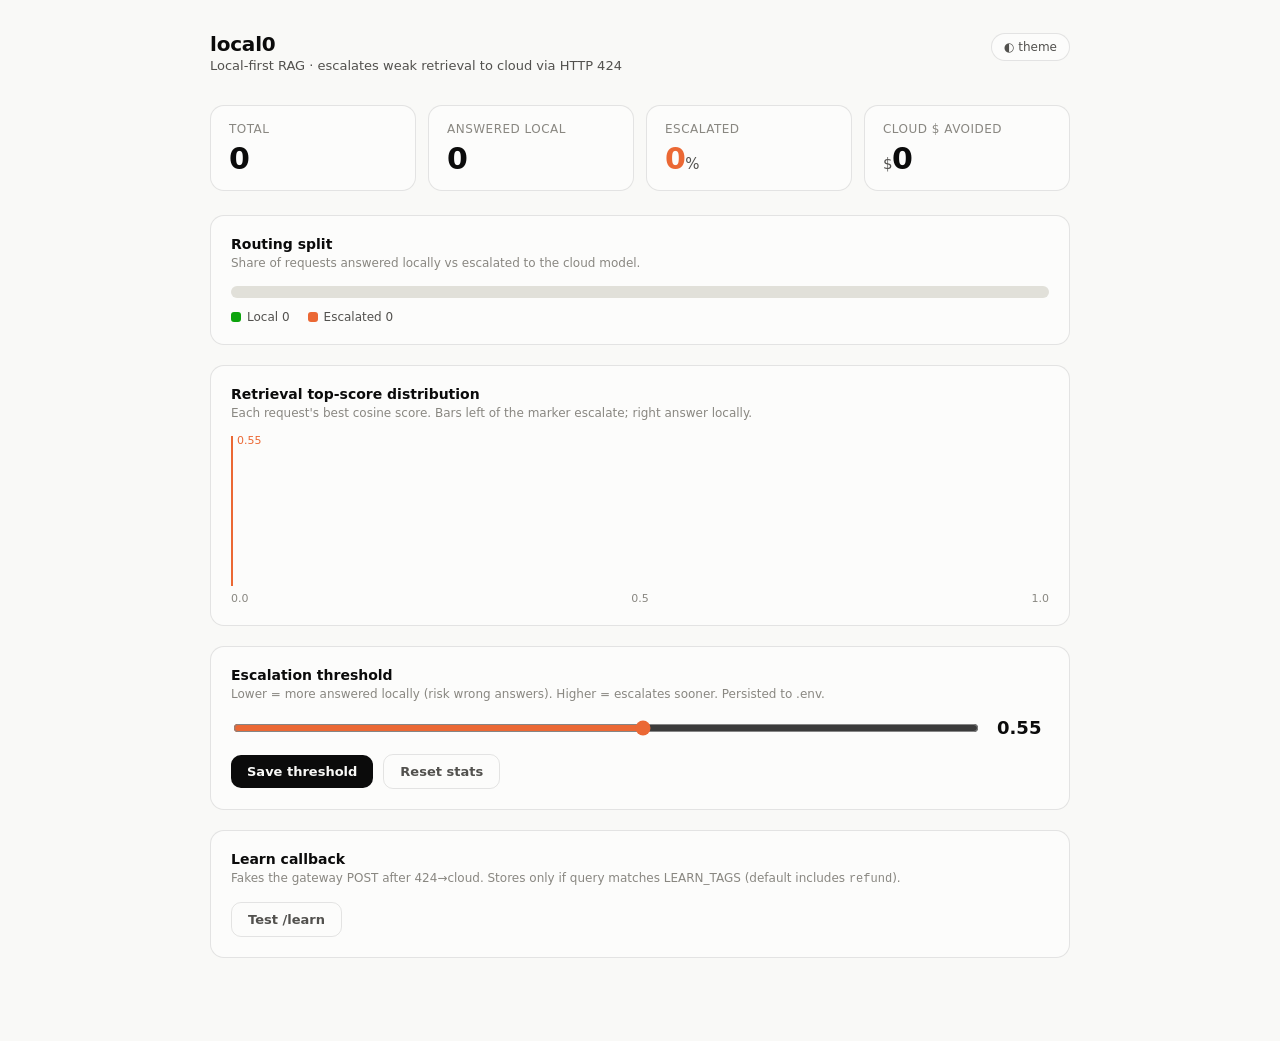
==== app/dashboard.html @ 67042b11 "feat: add localhost dashboard for stats and gate Lightweight local view for routing split, top-score" ====
<!doctype html>
<html lang="en">
<head>
<meta charset="utf-8" />
<meta name="viewport" content="width=device-width, initial-scale=1" />
<title>local0</title>
<style>
  :root {
    color-scheme: light dark;
    --plane: #f9f9f7;
    --surface: #fcfcfb;
    --ink: #0b0b0b;
    --ink-2: #52514e;
    --muted: #898781;
    --grid: #e1e0d9;
    --baseline: #c3c2b7;
    --border: rgba(11,11,11,0.10);
    --local: #0ca30c;      /* status good */
    --escalate: #eb6834;   /* categorical orange */
    --series: #2a78d6;     /* sequential blue */
    --radius: 14px;
    --font: system-ui, -apple-system, "Segoe UI", sans-serif;
  }
  @media (prefers-color-scheme: dark) {
    :root:not([data-theme="light"]) {
      --plane: #0d0d0d; --surface: #1a1a19; --ink: #fff; --ink-2: #c3c2b7;
      --muted: #898781; --grid: #2c2c2a; --baseline: #383835;
      --border: rgba(255,255,255,0.10);
      --local: #0ca30c; --escalate: #eb6834; --series: #3987e5;
    }
  }
  :root[data-theme="dark"] {
    --plane: #0d0d0d; --surface: #1a1a19; --ink: #fff; --ink-2: #c3c2b7;
    --muted: #898781; --grid: #2c2c2a; --baseline: #383835;
    --border: rgba(255,255,255,0.10);
    --local: #0ca30c; --escalate: #eb6834; --series: #3987e5;
  }
  * { box-sizing: border-box; }
  body {
    margin: 0; font-family: var(--font); background: var(--plane); color: var(--ink);
    -webkit-font-smoothing: antialiased; padding: 32px 20px 64px;
  }
  .wrap { max-width: 860px; margin: 0 auto; }
  header { display: flex; align-items: baseline; justify-content: space-between; gap: 16px; margin-bottom: 4px; }
  h1 { font-size: 20px; font-weight: 650; margin: 0; letter-spacing: -0.01em; }
  .sub { color: var(--ink-2); font-size: 13px; margin: 2px 0 28px; }
  .theme-btn {
    background: var(--surface); border: 1px solid var(--border); color: var(--ink-2);
    border-radius: 999px; padding: 6px 12px; font-size: 12px; cursor: pointer; font-family: var(--font);
  }
  .tiles { display: grid; grid-template-columns: repeat(4, 1fr); gap: 12px; margin-bottom: 24px; }
  @media (max-width: 640px) { .tiles { grid-template-columns: repeat(2, 1fr); } }
  .tile {
    background: var(--surface); border: 1px solid var(--border); border-radius: var(--radius);
    padding: 16px 18px;
  }
  .tile .label { font-size: 12px; color: var(--muted); margin-bottom: 8px; text-transform: uppercase; letter-spacing: 0.04em; }
  .tile .value { font-size: 30px; font-weight: 650; line-height: 1; letter-spacing: -0.02em; }
  .tile .unit { font-size: 15px; color: var(--ink-2); font-weight: 500; }
  .tile.accent .value { color: var(--escalate); }
  .card {
    background: var(--surface); border: 1px solid var(--border); border-radius: var(--radius);
    padding: 20px; margin-bottom: 20px;
  }
  .card h2 { font-size: 14px; font-weight: 600; margin: 0 0 4px; }
  .card .hint { font-size: 12px; color: var(--muted); margin: 0 0 16px; }
  /* split meter */
  .meter { height: 12px; border-radius: 999px; overflow: hidden; display: flex; background: var(--grid); }
  .meter > span { display: block; }
  .meter .m-local { background: var(--local); }
  .meter .m-esc { background: var(--escalate); }
  .legend { display: flex; gap: 18px; margin-top: 12px; font-size: 12px; color: var(--ink-2); }
  .legend i { display: inline-block; width: 10px; height: 10px; border-radius: 3px; margin-right: 6px; vertical-align: -1px; }
  /* histogram */
  .hist { position: relative; height: 150px; display: flex; align-items: flex-end; gap: 3px; padding-top: 8px; }
  .hist .bar { flex: 1; background: var(--series); border-radius: 4px 4px 0 0; min-height: 2px; transition: height .3s; }
  .hist .bar.dim { opacity: 0.32; }
  .axis { display: flex; justify-content: space-between; font-size: 11px; color: var(--muted); margin-top: 6px; }
  .thmark { position: absolute; top: 0; bottom: 0; width: 2px; background: var(--escalate); }
  .thmark::after { content: attr(data-l); position: absolute; top: -2px; left: 6px; font-size: 11px; color: var(--escalate); white-space: nowrap; }
  /* slider */
  .slider-row { display: flex; align-items: center; gap: 16px; margin-top: 4px; }
  input[type=range] { flex: 1; accent-color: var(--escalate); }
  .tval { font-variant-numeric: tabular-nums; font-weight: 650; font-size: 18px; min-width: 52px; }
  .btn {
    background: var(--ink); color: var(--plane); border: none; border-radius: 10px;
    padding: 9px 16px; font-size: 13px; font-weight: 550; cursor: pointer; font-family: var(--font);
  }
  .btn.ghost { background: transparent; color: var(--ink-2); border: 1px solid var(--border); }
  .row { display: flex; gap: 10px; align-items: center; }
  .saved { font-size: 12px; color: var(--local); opacity: 0; transition: opacity .2s; }
  .saved.show { opacity: 1; }
</style>
</head>
<body>
<div class="wrap">
  <header>
    <div>
      <h1>local0</h1>
      <p class="sub">Local-first RAG · escalates weak retrieval to cloud via HTTP 424</p>
    </div>
    <button class="theme-btn" id="theme">◐ theme</button>
  </header>

  <section class="tiles">
    <div class="tile"><div class="label">Total</div><div class="value" id="t-total">0</div></div>
    <div class="tile"><div class="label">Answered local</div><div class="value" id="t-local">0</div></div>
    <div class="tile accent"><div class="label">Escalated</div><div class="value"><span id="t-pct">0</span><span class="unit">%</span></div></div>
    <div class="tile"><div class="label">Cloud $ avoided</div><div class="value"><span class="unit">$</span><span id="t-usd">0</span></div></div>
  </section>

  <section class="card">
    <h2>Routing split</h2>
    <p class="hint">Share of requests answered locally vs escalated to the cloud model.</p>
    <div class="meter"><span class="m-local" id="m-local"></span><span class="m-esc" id="m-esc"></span></div>
    <div class="legend">
      <span><i style="background:var(--local)"></i>Local <span id="l-local">0</span></span>
      <span><i style="background:var(--escalate)"></i>Escalated <span id="l-esc">0</span></span>
    </div>
  </section>

  <section class="card">
    <h2>Retrieval top-score distribution</h2>
    <p class="hint">Each request's best cosine score. Bars left of the marker escalate; right answer locally.</p>
    <div class="hist" id="hist"><div class="thmark" id="thmark" data-l="0.55"></div></div>
    <div class="axis"><span>0.0</span><span>0.5</span><span>1.0</span></div>
  </section>

  <section class="card">
    <h2>Escalation threshold</h2>
    <p class="hint">Lower = more answered locally (risk wrong answers). Higher = escalates sooner. Persisted to .env.</p>
    <div class="slider-row">
      <input type="range" id="slider" min="0" max="1" step="0.01" value="0.55" />
      <span class="tval" id="tval">0.55</span>
    </div>
    <div class="row" style="margin-top:16px;">
      <button class="btn" id="save">Save threshold</button>
      <button class="btn ghost" id="reset">Reset stats</button>
      <span class="saved" id="saved">saved ✓</span>
    </div>
  </section>

  <section class="card">
    <h2>Learn callback</h2>
    <p class="hint">Fakes the gateway POST after 424→cloud. Stores only if query matches LEARN_TAGS (default includes <code>refund</code>).</p>
    <div class="row">
      <button class="btn ghost" id="seed-learn">Test /learn</button>
      <span class="saved" id="learn-msg"></span>
    </div>
  </section>
</div>

<script>
const $ = id => document.getElementById(id);

// theme toggle (light ⇄ dark), overrides OS
$("theme").onclick = () => {
  const cur = document.documentElement.getAttribute("data-theme");
  const next = cur === "dark" ? "light" : cur === "light" ? "dark"
    : (matchMedia("(prefers-color-scheme: dark)").matches ? "light" : "dark");
  document.documentElement.setAttribute("data-theme", next);
};

let threshold = 0.55, dragging = false;

function renderHist(hist, buckets, th) {
  const el = $("hist");
  const max = Math.max(1, ...hist);
  el.querySelectorAll(".bar").forEach(b => b.remove());
  const mark = $("thmark");
  hist.forEach((v, i) => {
    const bar = document.createElement("div");
    bar.className = "bar" + ((i / buckets) < th ? " dim" : "");
    bar.style.height = (100 * v / max) + "%";
    bar.title = `${(i/buckets).toFixed(2)}–${((i+1)/buckets).toFixed(2)}: ${v}`;
    el.insertBefore(bar, mark);
  });
  mark.style.left = (th * 100) + "%";
  mark.setAttribute("data-l", th.toFixed(2));
}

async function poll() {
  try {
    const s = await (await fetch("/stats")).json();
    $("t-total").textContent = s.total;
    $("t-local").textContent = s.answered_local;
    $("t-pct").textContent = s.escalated_pct;
    $("t-usd").textContent = s.est_usd_avoided;
    $("l-local").textContent = s.answered_local;
    $("l-esc").textContent = s.escalated;
    const tot = s.total || 1;
    $("m-local").style.width = (100 * s.answered_local / tot) + "%";
    $("m-esc").style.width = (100 * s.escalated / tot) + "%";
    if (!dragging) {
      threshold = s.threshold;
      $("slider").value = threshold;
      $("tval").textContent = threshold.toFixed(2);
    }
    renderHist(s.histogram, s.buckets, threshold);
  } catch (e) { /* router restarting — next tick retries */ }
}

$("slider").addEventListener("input", e => {
  dragging = true;
  threshold = parseFloat(e.target.value);
  $("tval").textContent = threshold.toFixed(2);
  $("thmark").style.left = (threshold * 100) + "%";
  $("thmark").setAttribute("data-l", threshold.toFixed(2));
  document.querySelectorAll(".hist .bar").forEach((b, i, arr) =>
    b.classList.toggle("dim", (i / arr.length) < threshold));
});

$("save").onclick = async () => {
  await fetch("/config", {method: "POST", headers: {"Content-Type": "application/json"},
    body: JSON.stringify({threshold})});
  dragging = false;
  $("saved").classList.add("show");
  setTimeout(() => $("saved").classList.remove("show"), 1500);
};

$("reset").onclick = async () => { await fetch("/stats/reset", {method: "POST"}); poll(); };

$("seed-learn").onclick = async () => {
  const r = await fetch("/learn", {
    method: "POST",
    headers: {"Content-Type": "application/json"},
    body: JSON.stringify({
      query: "What is the refund policy?",
      answer: "Full refund within 30 days of purchase.",
    }),
  });
  const j = await r.json();
  const el = $("learn-msg");
  el.textContent = j.stored ? "stored ✓" : (j.reason || "skipped");
  el.classList.add("show");
  setTimeout(() => el.classList.remove("show"), 2000);
};

poll();
setInterval(poll, 2000);
</script>
</body>
</html>
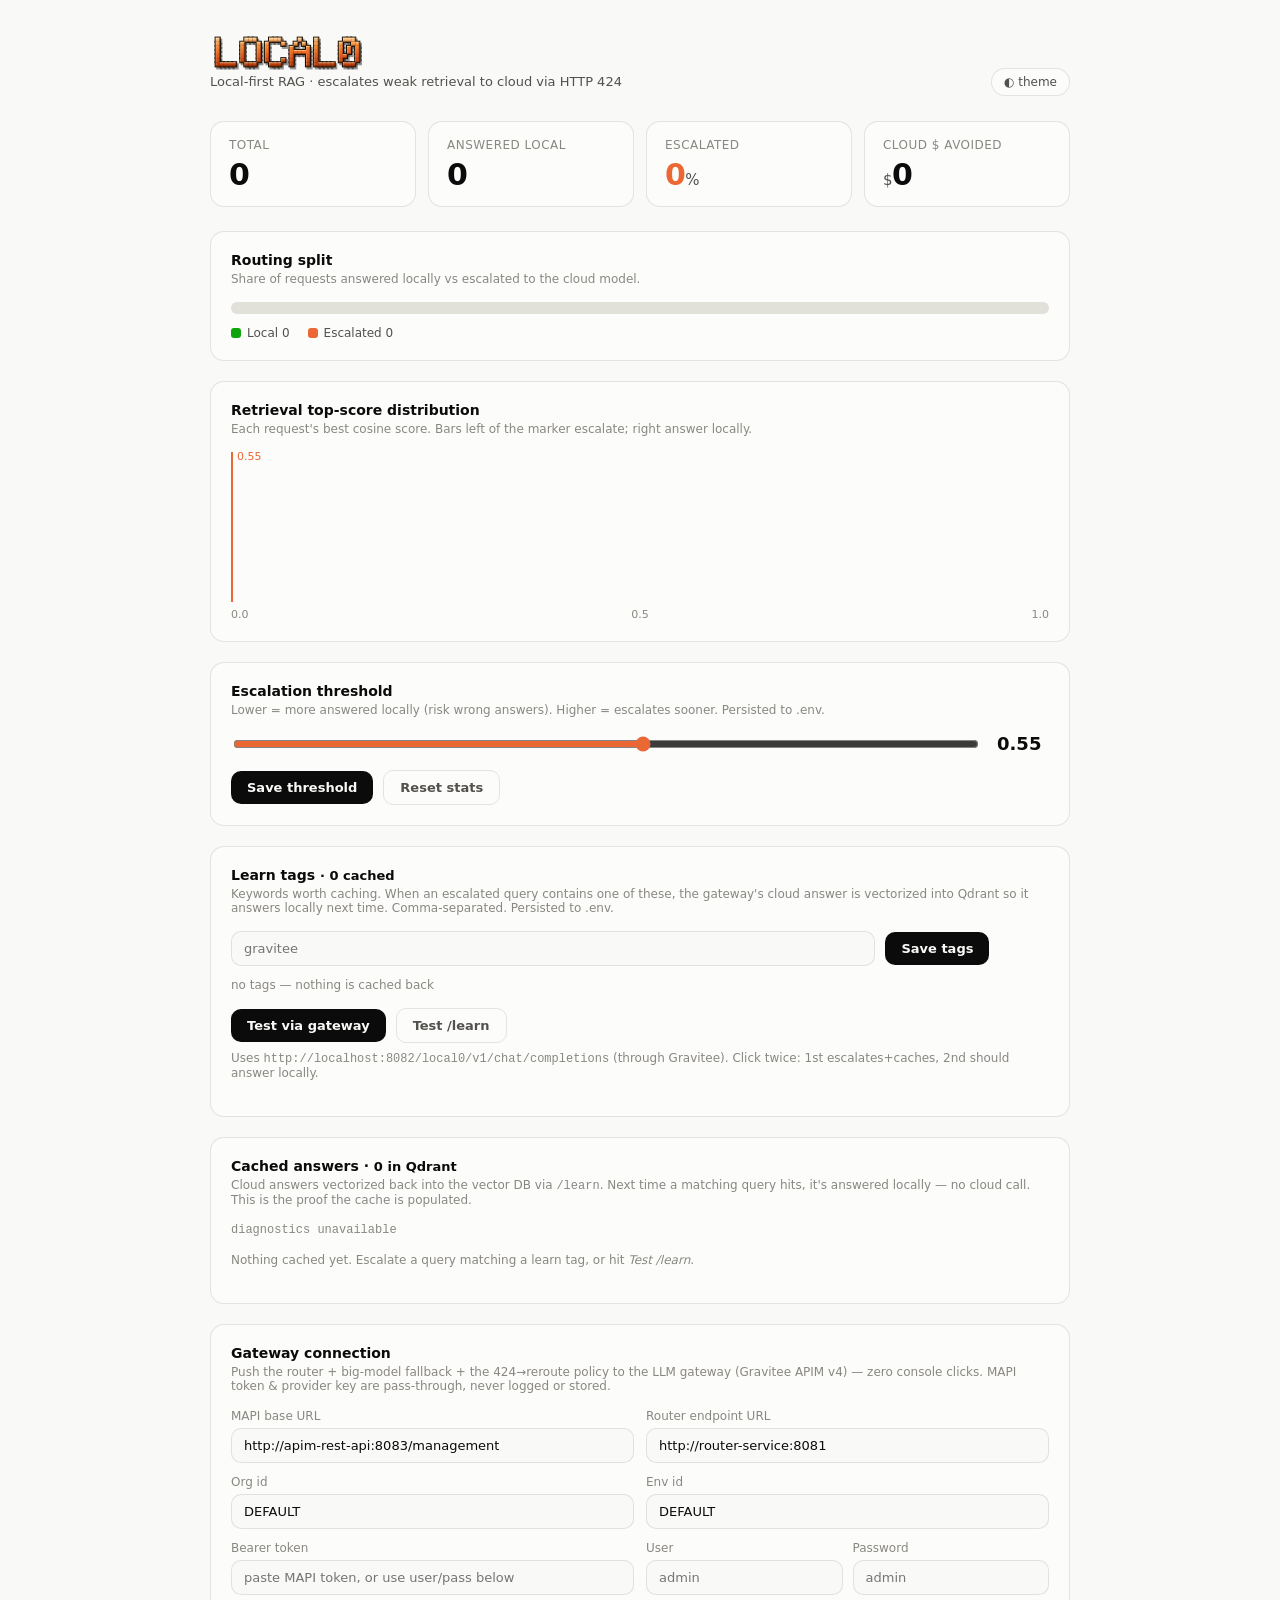
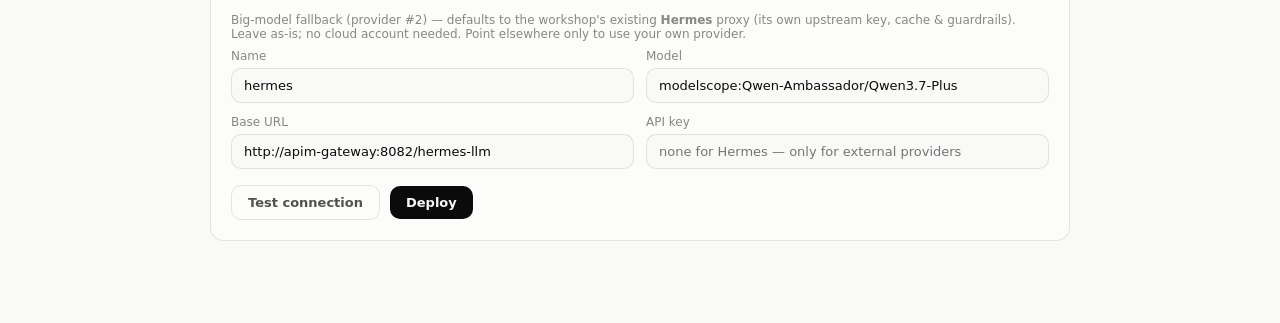
==== commit f318798d: "feat: add gateway setup and learn controls Keep gateway credentials pass-through only while making r" ====
--- a/app/dashboard.html
+++ b/app/dashboard.html
@@ -88,15 +88,37 @@
   }
   .btn.ghost { background: transparent; color: var(--ink-2); border: 1px solid var(--border); }
   .row { display: flex; gap: 10px; align-items: center; }
+  input[type=text] {
+    background: var(--plane); border: 1px solid var(--border); color: var(--ink);
+    border-radius: 10px; padding: 9px 12px; font-size: 13px; font-family: var(--font);
+  }
+  input[type=text]:focus { outline: 2px solid var(--series); outline-offset: -1px; }
+  .tag-list { display: flex; flex-wrap: wrap; gap: 6px; margin-top: 12px; }
+  .chip {
+    background: var(--plane); border: 1px solid var(--border); color: var(--ink-2);
+    border-radius: 999px; padding: 3px 10px; font-size: 12px;
+    display: inline-flex; align-items: center; gap: 6px;
+  }
+  .chip-x {
+    background: none; border: none; color: var(--muted); cursor: pointer;
+    font-size: 14px; line-height: 1; padding: 0;
+  }
+  .chip-x:hover { color: var(--escalate); }
+  .tag-list:empty::after { content: "no tags — nothing is cached back"; color: var(--muted); font-size: 12px; }
   .saved { font-size: 12px; color: var(--local); opacity: 0; transition: opacity .2s; }
   .saved.show { opacity: 1; }
+  .saved.err { color: var(--escalate); }
+  .gw-grid { display: grid; grid-template-columns: 1fr 1fr; gap: 12px; }
+  @media (max-width: 640px) { .gw-grid { grid-template-columns: 1fr; } }
+  .gw-grid label { display: flex; flex-direction: column; gap: 5px; font-size: 12px; color: var(--muted); }
+  .gw-grid input { width: 100%; }
 </style>
 </head>
 <body>
 <div class="wrap">
   <header>
     <div>
-      <h1>local0</h1>
+      <h1><img src="/assets/logo.svg?v=2" alt="local0" height="40" style="vertical-align:middle;display:block"></h1>
       <p class="sub">Local-first RAG · escalates weak retrieval to cloud via HTTP 424</p>
     </div>
     <button class="theme-btn" id="theme">◐ theme</button>
@@ -141,11 +163,60 @@
   </section>
 
   <section class="card">
-    <h2>Learn callback</h2>
-    <p class="hint">Fakes the gateway POST after 424→cloud. Stores only if query matches LEARN_TAGS (default includes <code>refund</code>).</p>
+    <h2>Learn tags <span class="unit" style="font-size:13px">· <span id="learned-count">0</span> cached</span></h2>
+    <p class="hint">Keywords worth caching. When an escalated query contains one of these, the gateway's cloud answer is vectorized into Qdrant so it answers locally next time. Comma-separated. Persisted to .env.</p>
     <div class="row">
+      <input type="text" id="tags" style="flex:1" placeholder="gravitee" />
+      <button class="btn" id="save-tags">Save tags</button>
+      <span class="saved" id="tags-saved">saved ✓</span>
+    </div>
+    <div class="tag-list" id="tag-list"></div>
+    <div class="row" style="margin-top:16px;">
+      <button class="btn" id="demo-gateway">Test via gateway</button>
       <button class="btn ghost" id="seed-learn">Test /learn</button>
       <span class="saved" id="learn-msg"></span>
+    </div>
+    <p class="hint" style="margin-top:8px">Uses <code>http://localhost:8082/local0/v1/chat/completions</code> (through Gravitee). Click twice: 1st escalates+caches, 2nd should answer locally.</p>
+  </section>
+
+  <section class="card">
+    <h2>Cached answers · <span class="unit" style="font-size:13px"><span id="cache-count">0</span> in Qdrant</span></h2>
+    <p class="hint">Cloud answers vectorized back into the vector DB via <code>/learn</code>. Next time a matching query hits, it's answered locally — no cloud call. This is the proof the cache is populated.</p>
+    <p class="hint" id="diag" style="font-family:ui-monospace,monospace;font-size:12px"></p>
+    <div id="cache-list" class="cache-list"><p class="hint" id="cache-empty">Nothing cached yet. Escalate a query matching a learn tag, or hit <em>Test /learn</em>.</p></div>
+  </section>
+
+  <section class="card">
+    <h2>Gateway connection</h2>
+    <p class="hint">Push the router + big-model fallback + the 424→reroute policy to the LLM gateway (Gravitee APIM v4) — zero console clicks. MAPI token &amp; provider key are pass-through, never logged or stored.</p>
+    <div id="gw-done" style="display:none">
+      <p class="saved show" style="font-size:15px">Connected ✓ <span id="gw-done-detail" class="hint"></span></p>
+      <button class="btn ghost" id="gw-reconfigure" style="margin-top:10px">Reconfigure</button>
+    </div>
+    <div id="gw-form">
+    <div class="gw-grid">
+      <label>MAPI base URL<input type="text" id="gw-mapi" placeholder="http://apim-rest-api:8083/management" value="http://apim-rest-api:8083/management" /></label>
+      <label>Router endpoint URL<input type="text" id="gw-router" placeholder="http://router-service:8081" value="http://router-service:8081" /></label>
+      <label>Org id<input type="text" id="gw-org" value="DEFAULT" /></label>
+      <label>Env id<input type="text" id="gw-env" value="DEFAULT" /></label>
+      <label>Bearer token<input type="text" id="gw-token" placeholder="paste MAPI token, or use user/pass below" /></label>
+      <div class="row" style="gap:10px">
+        <label style="flex:1">User<input type="text" id="gw-user" placeholder="admin" /></label>
+        <label style="flex:1">Password<input type="text" id="gw-pass" placeholder="admin" /></label>
+      </div>
+    </div>
+    <p class="hint" style="margin:18px 0 8px">Big-model fallback (provider #2) — defaults to the workshop's existing <strong>Hermes</strong> proxy (its own upstream key, cache &amp; guardrails). Leave as-is; no cloud account needed. Point elsewhere only to use your own provider.</p>
+    <div class="gw-grid">
+      <label>Name<input type="text" id="gw-fb-name" placeholder="big-model" value="hermes" /></label>
+      <label>Model<input type="text" id="gw-fb-model" placeholder="modelscope:Qwen-Ambassador/Qwen3.7-Plus" value="modelscope:Qwen-Ambassador/Qwen3.7-Plus" /></label>
+      <label>Base URL<input type="text" id="gw-fb-url" placeholder="http://apim-gateway:8082/hermes-llm" value="http://apim-gateway:8082/hermes-llm" /></label>
+      <label>API key<input type="text" id="gw-fb-key" placeholder="none for Hermes — only for external providers" /></label>
+    </div>
+    <div class="row" style="margin-top:16px;">
+      <button class="btn ghost" id="gw-test">Test connection</button>
+      <button class="btn" id="gw-deploy">Deploy</button>
+      <span class="saved" id="gw-msg"></span>
+    </div>
     </div>
   </section>
 </div>
@@ -161,7 +232,7 @@
   document.documentElement.setAttribute("data-theme", next);
 };
 
-let threshold = 0.55, dragging = false;
+let threshold = 0.55, dragging = false, learnTags = [];
 
 function renderHist(hist, buckets, th) {
   const el = $("hist");
@@ -197,6 +268,13 @@
       $("tval").textContent = threshold.toFixed(2);
     }
     renderHist(s.histogram, s.buckets, threshold);
+    $("learned-count").textContent = s.learned;
+    learnTags = s.learn_tags || [];
+    if (document.activeElement !== $("tags")) $("tags").value = learnTags.join(", ");
+    $("tag-list").innerHTML = learnTags.map(t => {
+      const safe = t.replace(/[<>&]/g, "");
+      return `<span class="chip">${safe}<button class="chip-x" data-tag="${safe}" title="remove">×</button></span>`;
+    }).join("");
   } catch (e) { /* router restarting — next tick retries */ }
 }
 
@@ -211,22 +289,86 @@
 });
 
 $("save").onclick = async () => {
+  const el = $("saved");
+  el.classList.remove("err");
+  const r = await fetch("/config", {method: "POST", headers: {"Content-Type": "application/json"},
+    body: JSON.stringify({threshold})});
+  if (r.ok) {
+    dragging = false;
+    el.textContent = "saved ✓";
+    el.classList.add("show");
+    setTimeout(() => el.classList.remove("show"), 1500);
+    poll();
+  } else {
+    const j = await r.json().catch(() => ({}));
+    el.textContent = j.detail || `save failed (${r.status})`;
+    el.classList.add("show", "err");
+    setTimeout(() => el.classList.remove("show", "err"), 3000);
+  }
+};
+
+$("reset").onclick = async () => { await fetch("/stats/reset", {method: "POST"}); poll(); };
+
+$("save-tags").onclick = async () => {
+  const el = $("tags-saved");
+  el.classList.remove("err");
+  const r = await fetch("/config", {method: "POST", headers: {"Content-Type": "application/json"},
+    body: JSON.stringify({tags: $("tags").value})});
+  if (r.ok) {
+    el.textContent = "saved ✓";
+    el.classList.add("show");
+    setTimeout(() => el.classList.remove("show"), 1500);
+    poll();
+  } else {
+    const j = await r.json().catch(() => ({}));
+    el.textContent = j.detail || `save failed (${r.status})`;
+    el.classList.add("show", "err");
+    setTimeout(() => el.classList.remove("show", "err"), 3000);
+  }
+};
+
+$("tags").addEventListener("keydown", e => { if (e.key === "Enter") $("save-tags").click(); });
+
+$("tag-list").addEventListener("click", async e => {
+  const btn = e.target.closest(".chip-x");
+  if (!btn) return;
+  const next = learnTags.filter(t => t !== btn.dataset.tag);
   await fetch("/config", {method: "POST", headers: {"Content-Type": "application/json"},
-    body: JSON.stringify({threshold})});
-  dragging = false;
-  $("saved").classList.add("show");
-  setTimeout(() => $("saved").classList.remove("show"), 1500);
-};
-
-$("reset").onclick = async () => { await fetch("/stats/reset", {method: "POST"}); poll(); };
+    body: JSON.stringify({tags: next.join(", ")})});
+  poll();
+});
+
+$("demo-gateway").onclick = async () => {
+  const el = $("learn-msg");
+  el.textContent = "calling gateway…";
+  el.classList.add("show");
+  try {
+    const r = await fetch("/demo/gateway-chat", {
+      method: "POST",
+      headers: {"Content-Type": "application/json"},
+      body: JSON.stringify({query: "Does Gravitee endorse pineapple on pizza?"}),
+    });
+    const j = await r.json();
+    if (!r.ok) {
+      el.textContent = j.detail || `failed (${r.status})`;
+    } else {
+      el.textContent = `HTTP ${j.status_code} · ${j.model || "?"} ✓`;
+    }
+  } catch (e) {
+    el.textContent = String(e);
+  }
+  setTimeout(() => el.classList.remove("show"), 4000);
+  poll();
+  pollCache();
+};
 
 $("seed-learn").onclick = async () => {
   const r = await fetch("/learn", {
     method: "POST",
     headers: {"Content-Type": "application/json"},
     body: JSON.stringify({
-      query: "What is the refund policy?",
-      answer: "Full refund within 30 days of purchase.",
+      query: "What is Gravitee?",
+      answer: "Gravitee is an open-source API management platform (APIM) that governs, secures, and routes API and LLM traffic.",
     }),
   });
   const j = await r.json();
@@ -234,10 +376,122 @@
   el.textContent = j.stored ? "stored ✓" : (j.reason || "skipped");
   el.classList.add("show");
   setTimeout(() => el.classList.remove("show"), 2000);
-};
-
-poll();
+  pollCache();
+};
+
+async function pollCache() {
+  try {
+    const { items } = await (await fetch("/learned")).json();
+    $("cache-count").textContent = items.length;
+    const list = $("cache-list");
+    if (!items.length) {
+      list.innerHTML = '<p class="hint" id="cache-empty">Nothing cached yet. Escalate a query matching a learn tag, or hit <em>Test /learn</em>.</p>';
+      return;
+    }
+    const esc = s => (s || "").replace(/[<>&]/g, c => ({"<":"&lt;",">":"&gt;","&":"&amp;"}[c]));
+    list.innerHTML = items.map(it => `
+      <details style="border:1px solid var(--border);border-radius:10px;padding:10px 12px;margin-bottom:8px">
+        <summary style="font-weight:600;font-size:14px;cursor:pointer">${esc(it.query)}</summary>
+        <div class="hint" style="margin-top:8px">${esc(it.answer)}</div>
+      </details>`).join("");
+  } catch (e) { /* router restarting */ }
+}
+
+function gwConn() {
+  return {
+    mapi_base: $("gw-mapi").value.trim(),
+    router_url: $("gw-router").value.trim(),
+    org_id: $("gw-org").value.trim(),
+    env_id: $("gw-env").value.trim(),
+    token: $("gw-token").value.trim(),
+    user: $("gw-user").value.trim(),
+    password: $("gw-pass").value.trim(),
+    fallback: {
+      name: $("gw-fb-name").value.trim(),
+      model: $("gw-fb-model").value.trim(),
+      base_url: $("gw-fb-url").value.trim(),
+      api_key: $("gw-fb-key").value.trim(),
+    },
+  };
+}
+
+function gwFlash(text, ok) {
+  const el = $("gw-msg");
+  el.textContent = text;
+  el.classList.toggle("err", !ok);
+  el.classList.add("show");
+  setTimeout(() => el.classList.remove("show", "err"), 4000);
+}
+
+function gwCollapse(detail, skipSave) {
+  $("gw-done-detail").textContent = detail || "";
+  $("gw-form").style.display = "none";
+  $("gw-done").style.display = "block";
+  if (!skipSave) gwSave(true, detail);
+}
+$("gw-reconfigure").onclick = () => {
+  $("gw-done").style.display = "none";
+  $("gw-form").style.display = "block";
+  gwSave(false);
+};
+
+// Persist non-secret gateway fields + collapsed state across refreshes, so the
+// connection card doesn't reset to the bearer-token form on reload. Secrets
+// (token / password / api_key) are intentionally NEVER stored — pass-through only,
+// so a reconnect after refresh still requires re-entering them.
+const GW_KEEP = ["gw-mapi", "gw-router", "gw-org", "gw-env", "gw-fb-name", "gw-fb-model", "gw-fb-url"];
+function gwSave(collapsed, detail) {
+  const f = {}; GW_KEEP.forEach(id => { f[id] = $(id).value; });
+  localStorage.setItem("local0.gw", JSON.stringify({f, collapsed: !!collapsed, detail: detail || ""}));
+}
+function gwRestore() {
+  let s; try { s = JSON.parse(localStorage.getItem("local0.gw")); } catch (e) { return; }
+  if (!s) return;
+  // Only restore non-empty saved values — an empty saved field must fall back to
+  // the HTML default (e.g. the Hermes base_url), not clobber it with "".
+  GW_KEEP.forEach(id => { if (s.f && s.f[id]) $(id).value = s.f[id]; });
+  if (s.collapsed) gwCollapse((s.detail || "") + " · re-enter secrets to redeploy", true);
+}
+GW_KEEP.forEach(id => $(id).addEventListener("input", () => gwSave(false)));
+
+$("gw-test").onclick = async () => {
+  gwFlash("testing…", true);
+  try {
+    const r = await fetch("/gateway/test", {method: "POST", headers: {"Content-Type": "application/json"},
+      body: JSON.stringify(gwConn())});
+    const j = await r.json();
+    if (r.ok && j.ok) gwCollapse("— connection verified. Deploy to push the router.");
+    else if (r.ok) gwFlash("reachable but auth/endpoint rejected", false);
+    else gwFlash(j.detail || `failed (${r.status})`, false);
+  } catch (e) { gwFlash("request failed", false); }
+};
+
+$("gw-deploy").onclick = async () => {
+  gwFlash("deploying…", true);
+  try {
+    const r = await fetch("/gateway/deploy", {method: "POST", headers: {"Content-Type": "application/json"},
+      body: JSON.stringify(gwConn())});
+    const j = await r.json();
+    if (r.ok) gwCollapse(`— call http://localhost:8082/local0/v1/chat/completions`);
+    else gwFlash(j.detail || `deploy failed (${r.status})`, false);
+  } catch (e) { gwFlash("request failed", false); }
+};
+
+async function pollDebug() {
+  try {
+    const d = await (await fetch("/debug")).json();
+    const q = d.qdrant;
+    const qs = q.reachable ? `Qdrant ✓ ${q.total} pts (${q.learned} learned)` : "Qdrant ✗ unreachable";
+    let cb = ` · escalations ${d.escalated} · /learn callbacks ${d.learn_calls}`;
+    if (d.escalated > 0 && d.learn_calls === 0) cb += " ⚠ gateway never called back";
+    $("diag").textContent = qs + cb;
+  } catch (e) { $("diag").textContent = "diagnostics unavailable"; }
+}
+gwRestore();
+poll(); pollCache(); pollDebug();
 setInterval(poll, 2000);
+setInterval(pollCache, 5000);
+setInterval(pollDebug, 3000);
 </script>
 </body>
 </html>
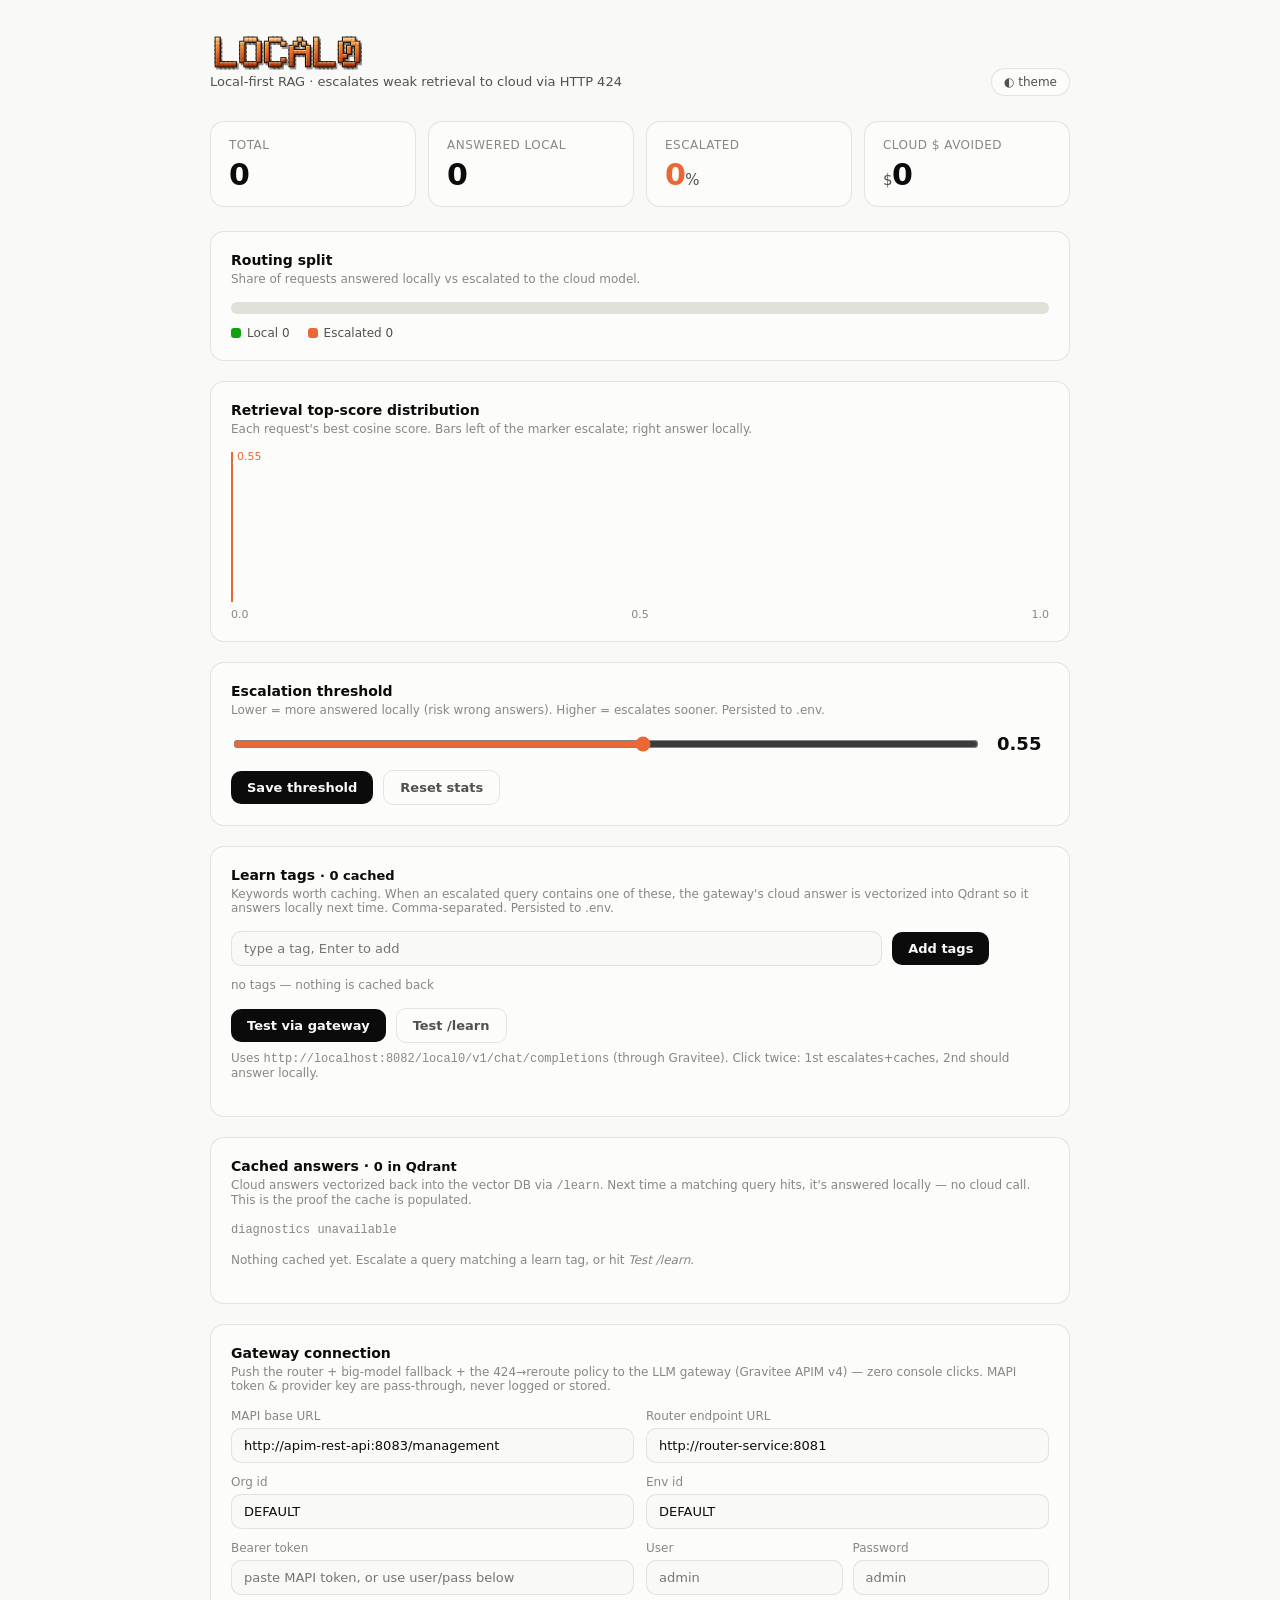
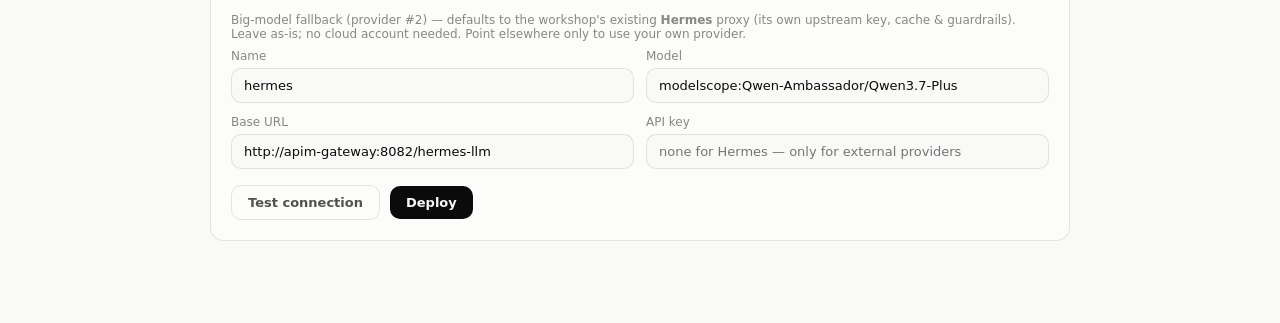
==== commit 5d912d00: "fix: make learn-tags input an add box, not a replace Typing a tag and saving now merges it into the " ====
--- a/app/dashboard.html
+++ b/app/dashboard.html
@@ -3,7 +3,8 @@
 <head>
 <meta charset="utf-8" />
 <meta name="viewport" content="width=device-width, initial-scale=1" />
-<title>local0</title>
+<title>Local0 | Local-first RAG</title>
+<link rel="icon" href="/assets/favicon.svg?v=2" type="image/svg+xml" />
 <style>
   :root {
     color-scheme: light dark;
@@ -166,8 +167,8 @@
     <h2>Learn tags <span class="unit" style="font-size:13px">· <span id="learned-count">0</span> cached</span></h2>
     <p class="hint">Keywords worth caching. When an escalated query contains one of these, the gateway's cloud answer is vectorized into Qdrant so it answers locally next time. Comma-separated. Persisted to .env.</p>
     <div class="row">
-      <input type="text" id="tags" style="flex:1" placeholder="gravitee" />
-      <button class="btn" id="save-tags">Save tags</button>
+      <input type="text" id="tags" style="flex:1" placeholder="type a tag, Enter to add" />
+      <button class="btn" id="save-tags">Add tags</button>
       <span class="saved" id="tags-saved">saved ✓</span>
     </div>
     <div class="tag-list" id="tag-list"></div>
@@ -270,7 +271,6 @@
     renderHist(s.histogram, s.buckets, threshold);
     $("learned-count").textContent = s.learned;
     learnTags = s.learn_tags || [];
-    if (document.activeElement !== $("tags")) $("tags").value = learnTags.join(", ");
     $("tag-list").innerHTML = learnTags.map(t => {
       const safe = t.replace(/[<>&]/g, "");
       return `<span class="chip">${safe}<button class="chip-x" data-tag="${safe}" title="remove">×</button></span>`;
@@ -312,9 +312,12 @@
 $("save-tags").onclick = async () => {
   const el = $("tags-saved");
   el.classList.remove("err");
+  // add typed tag to existing set (empty input = no-op, never wipes chips)
+  const merged = [...learnTags, $("tags").value.trim()].filter(Boolean);
   const r = await fetch("/config", {method: "POST", headers: {"Content-Type": "application/json"},
-    body: JSON.stringify({tags: $("tags").value})});
+    body: JSON.stringify({tags: [...new Set(merged)].join(", ")})});
   if (r.ok) {
+    $("tags").value = "";
     el.textContent = "saved ✓";
     el.classList.add("show");
     setTimeout(() => el.classList.remove("show"), 1500);
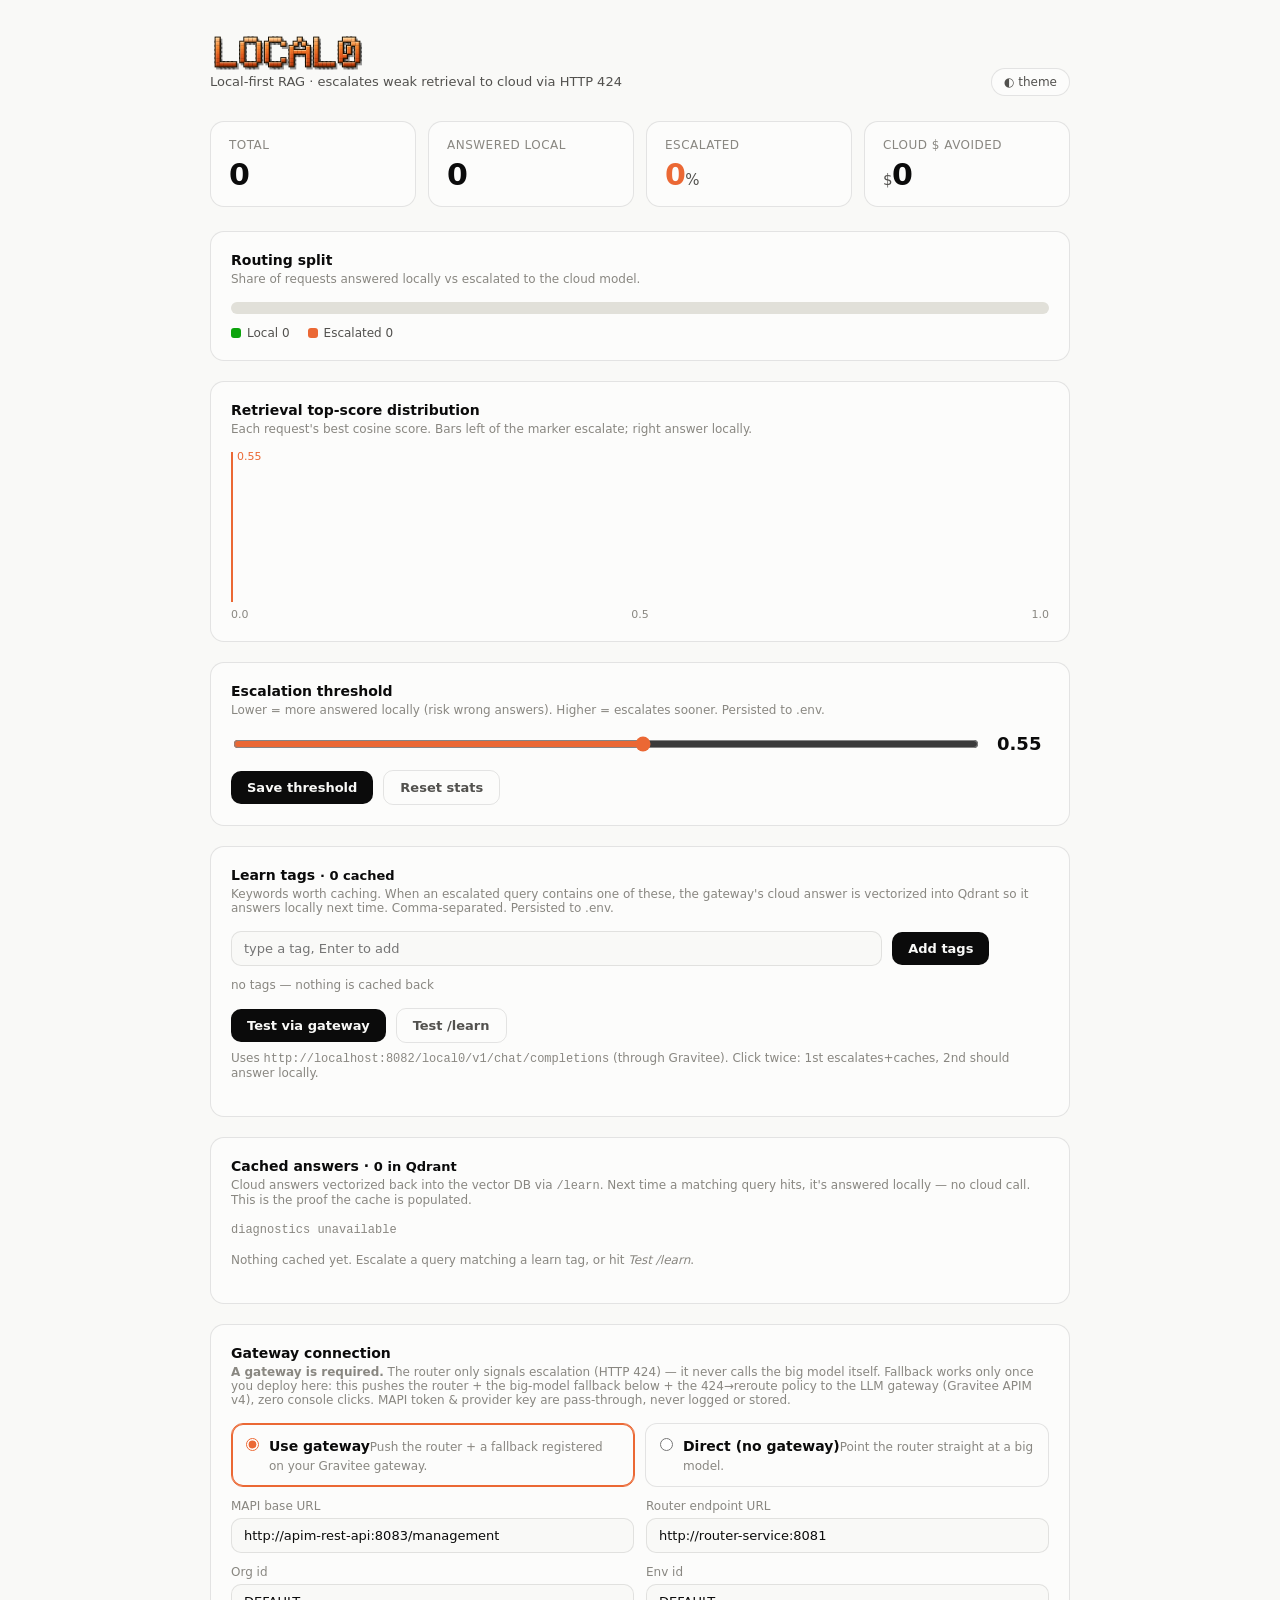
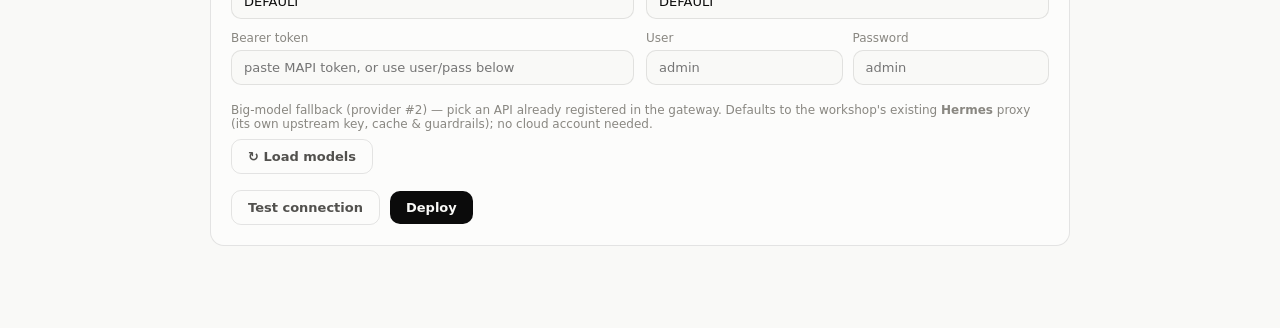
==== commit cf34b74f: "feat: gateway-required fallback with registered-model picker Make the dashboard's fallback configura" ====
--- a/app/dashboard.html
+++ b/app/dashboard.html
@@ -113,6 +113,16 @@
   @media (max-width: 640px) { .gw-grid { grid-template-columns: 1fr; } }
   .gw-grid label { display: flex; flex-direction: column; gap: 5px; font-size: 12px; color: var(--muted); }
   .gw-grid input { width: 100%; }
+  .fb-cards { display: grid; grid-template-columns: 1fr 1fr; gap: 10px; margin-bottom: 12px; }
+  @media (max-width: 640px) { .fb-cards { grid-template-columns: 1fr; } }
+  .fb-card { display: flex; gap: 10px; align-items: flex-start; padding: 12px 14px;
+    border: 1px solid var(--border); border-radius: 12px; cursor: pointer; background: var(--surface); }
+  .fb-card:has(input:checked) { border-color: var(--escalate); box-shadow: inset 0 0 0 1px var(--escalate); }
+  .fb-card input { margin: 2px 0 0; accent-color: var(--escalate); }
+  .fb-card .t { font-size: 14px; font-weight: 600; color: var(--ink); }
+  .fb-card .d { font-size: 12px; color: var(--muted); margin-top: 2px; }
+  .notice { font-size: 12px; color: var(--muted); background: var(--surface);
+    border: 1px solid var(--escalate); border-radius: 10px; padding: 10px 12px; margin: 0 0 12px; }
 </style>
 </head>
 <body>
@@ -189,34 +199,54 @@
 
   <section class="card">
     <h2>Gateway connection</h2>
-    <p class="hint">Push the router + big-model fallback + the 424→reroute policy to the LLM gateway (Gravitee APIM v4) — zero console clicks. MAPI token &amp; provider key are pass-through, never logged or stored.</p>
+    <p class="hint"><strong>A gateway is required.</strong> The router only signals escalation (HTTP 424) — it never calls the big model itself. Fallback works only once you deploy here: this pushes the router + the big-model fallback below + the 424→reroute policy to the LLM gateway (Gravitee APIM v4), zero console clicks. MAPI token &amp; provider key are pass-through, never logged or stored.</p>
     <div id="gw-done" style="display:none">
       <p class="saved show" style="font-size:15px">Connected ✓ <span id="gw-done-detail" class="hint"></span></p>
       <button class="btn ghost" id="gw-reconfigure" style="margin-top:10px">Reconfigure</button>
     </div>
     <div id="gw-form">
-    <div class="gw-grid">
-      <label>MAPI base URL<input type="text" id="gw-mapi" placeholder="http://apim-rest-api:8083/management" value="http://apim-rest-api:8083/management" /></label>
-      <label>Router endpoint URL<input type="text" id="gw-router" placeholder="http://router-service:8081" value="http://router-service:8081" /></label>
-      <label>Org id<input type="text" id="gw-org" value="DEFAULT" /></label>
-      <label>Env id<input type="text" id="gw-env" value="DEFAULT" /></label>
-      <label>Bearer token<input type="text" id="gw-token" placeholder="paste MAPI token, or use user/pass below" /></label>
-      <div class="row" style="gap:10px">
-        <label style="flex:1">User<input type="text" id="gw-user" placeholder="admin" /></label>
-        <label style="flex:1">Password<input type="text" id="gw-pass" placeholder="admin" /></label>
+    <div class="fb-cards">
+      <label class="fb-card"><input type="radio" name="gw-fb-src" value="gateway" checked />
+        <span><span class="t">Use gateway</span><span class="d">Push the router + a fallback registered on your Gravitee gateway.</span></span></label>
+      <label class="fb-card"><input type="radio" name="gw-fb-src" value="manual" />
+        <span><span class="t">Direct (no gateway)</span><span class="d">Point the router straight at a big model.</span></span></label>
+    </div>
+
+    <!-- GATEWAY MODE: MAPI connection + pick a registered fallback -->
+    <div id="gw-mode-gateway">
+      <div class="gw-grid">
+        <label>MAPI base URL<input type="text" id="gw-mapi" placeholder="http://apim-rest-api:8083/management" value="http://apim-rest-api:8083/management" /></label>
+        <label>Router endpoint URL<input type="text" id="gw-router" placeholder="http://router-service:8081" value="http://router-service:8081" /></label>
+        <label>Org id<input type="text" id="gw-org" value="DEFAULT" /></label>
+        <label>Env id<input type="text" id="gw-env" value="DEFAULT" /></label>
+        <label>Bearer token<input type="text" id="gw-token" placeholder="paste MAPI token, or use user/pass below" /></label>
+        <div class="row" style="gap:10px">
+          <label style="flex:1">User<input type="text" id="gw-user" placeholder="admin" /></label>
+          <label style="flex:1">Password<input type="text" id="gw-pass" placeholder="admin" /></label>
+        </div>
       </div>
-    </div>
-    <p class="hint" style="margin:18px 0 8px">Big-model fallback (provider #2) — defaults to the workshop's existing <strong>Hermes</strong> proxy (its own upstream key, cache &amp; guardrails). Leave as-is; no cloud account needed. Point elsewhere only to use your own provider.</p>
-    <div class="gw-grid">
-      <label>Name<input type="text" id="gw-fb-name" placeholder="big-model" value="hermes" /></label>
-      <label>Model<input type="text" id="gw-fb-model" placeholder="modelscope:Qwen-Ambassador/Qwen3.7-Plus" value="modelscope:Qwen-Ambassador/Qwen3.7-Plus" /></label>
-      <label>Base URL<input type="text" id="gw-fb-url" placeholder="http://apim-gateway:8082/hermes-llm" value="http://apim-gateway:8082/hermes-llm" /></label>
-      <label>API key<input type="text" id="gw-fb-key" placeholder="none for Hermes — only for external providers" /></label>
-    </div>
-    <div class="row" style="margin-top:16px;">
-      <button class="btn ghost" id="gw-test">Test connection</button>
-      <button class="btn" id="gw-deploy">Deploy</button>
-      <span class="saved" id="gw-msg"></span>
+      <p class="hint" style="margin:18px 0 8px">Big-model fallback (provider #2) — pick an API already registered in the gateway. Defaults to the workshop's existing <strong>Hermes</strong> proxy (its own upstream key, cache &amp; guardrails); no cloud account needed.</p>
+      <div id="gw-fb-picker-row" class="row" style="gap:10px;margin-bottom:10px">
+        <label id="gw-fb-picker-l" style="flex:1;display:none">Registered API<select id="gw-fb-picker" style="width:100%"></select></label>
+        <button class="btn ghost" id="gw-fb-load" type="button" style="align-self:flex-end">↻ Load models</button>
+        <span class="saved" id="gw-fb-msg"></span>
+      </div>
+      <div class="row" style="margin-top:16px;">
+        <button class="btn ghost" id="gw-test">Test connection</button>
+        <button class="btn" id="gw-deploy">Deploy</button>
+        <span class="saved" id="gw-msg"></span>
+      </div>
+    </div>
+
+    <!-- DIRECT MODE: type a provider. Not wired yet — router only emits 424. -->
+    <div id="gw-mode-manual" style="display:none">
+      <p class="notice">Direct fallback isn't available yet — the router only signals escalation (HTTP 424) and needs a gateway to actually call the big model. Use <strong>Use gateway</strong> above.</p>
+      <div class="gw-grid">
+        <label>Name<input type="text" id="gw-fb-name" placeholder="big-model" value="hermes" /></label>
+        <label>Model<input type="text" id="gw-fb-model" placeholder="modelscope:Qwen-Ambassador/Qwen3.7-Plus" value="modelscope:Qwen-Ambassador/Qwen3.7-Plus" /></label>
+        <label>Base URL<input type="text" id="gw-fb-url" placeholder="http://apim-gateway:8082/hermes-llm" value="http://apim-gateway:8082/hermes-llm" /></label>
+        <label>API key<input type="text" id="gw-fb-key" placeholder="none for Hermes — only for external providers" /></label>
+      </div>
     </div>
     </div>
   </section>
@@ -457,6 +487,56 @@
 }
 GW_KEEP.forEach(id => $(id).addEventListener("input", () => gwSave(false)));
 
+// Fallback source: "manual" (type the fields) vs "gateway" (pick an API already
+// registered in the gateway; its path prefills the callout base_url so nothing
+// gets retyped). Both write into the same gw-fb-* inputs the deploy reads.
+function gwFbGatewayOrigin() {
+  // Gateway public origin — derived from the current/default fallback base_url,
+  // so a custom deployment still targets the right host.
+  try { return new URL($("gw-fb-url").value.trim() || "http://apim-gateway:8082").origin; }
+  catch (e) { return "http://apim-gateway:8082"; }
+}
+function gwFbMode() {
+  const gw = document.querySelector('input[name="gw-fb-src"]:checked').value === "gateway";
+  // Gateway mode: MAPI connection + picker + Deploy. Direct mode: just the provider
+  // fields + the not-available notice. The provider inputs live in the (possibly
+  // hidden) direct block but stay in the DOM, so gwConn still reads their defaults
+  // and the picker can still write name/base_url for a gateway deploy.
+  $("gw-mode-gateway").style.display = gw ? "" : "none";
+  $("gw-mode-manual").style.display = gw ? "none" : "";
+}
+document.querySelectorAll('input[name="gw-fb-src"]').forEach(r => r.onchange = gwFbMode);
+gwFbMode();
+function gwFbMsg(text, ok) {
+  const el = $("gw-fb-msg");
+  el.textContent = text;
+  el.classList.toggle("err", !ok);
+  el.classList.toggle("show", !!text);
+}
+$("gw-fb-load").onclick = async () => {
+  const sel = $("gw-fb-picker"), lbl = $("gw-fb-picker-l");
+  gwFbMsg("loading…", true);
+  try {
+    const r = await fetch("/gateway/models", {method: "POST", headers: {"Content-Type": "application/json"},
+      body: JSON.stringify(gwConn())});
+    const j = await r.json();
+    if (!r.ok) { lbl.style.display = "none"; gwFbMsg(j.detail || "failed", false); return; }
+    const models = j.models || [];
+    if (!models.length) { lbl.style.display = "none"; gwFbMsg("no APIs found", false); return; }
+    sel.innerHTML = '<option value="">— select —</option>' +
+      models.map(m => `<option value="${esc(m.path)}" data-name="${esc(m.name)}">${esc(m.name)} (${esc(m.path)})</option>`).join("");
+    lbl.style.display = "";
+    gwFbMsg("", true);
+  } catch (e) { lbl.style.display = "none"; gwFbMsg("request failed", false); }
+};
+$("gw-fb-picker").onchange = () => {
+  const opt = $("gw-fb-picker").selectedOptions[0];
+  if (!opt || !opt.value) return;
+  $("gw-fb-url").value = gwFbGatewayOrigin() + opt.value.replace(/\/$/, "");
+  $("gw-fb-name").value = opt.dataset.name || "";
+  gwSave(false);
+};
+
 $("gw-test").onclick = async () => {
   gwFlash("testing…", true);
   try {
